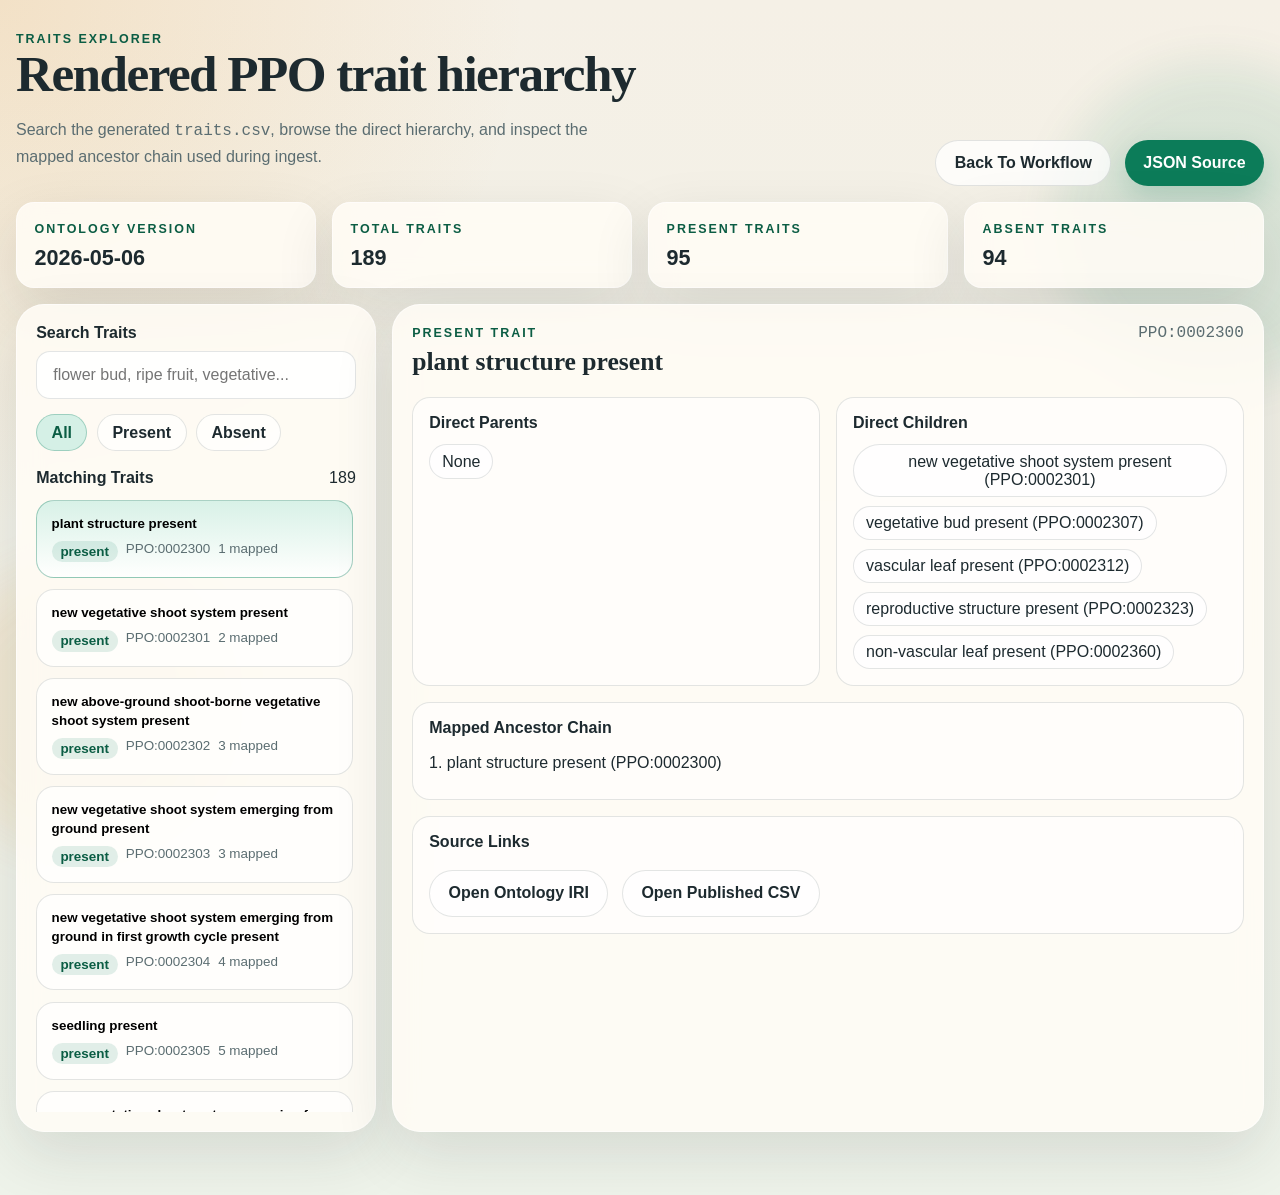
==== docs/traits.html @ c9a467f6 "Add reproducible trait reasoning workflow and docs viewer" ====
<!doctype html>
<html lang="en">
<head>
  <meta charset="utf-8">
  <meta name="viewport" content="width=device-width, initial-scale=1">
  <title>PhenoBase Traits Explorer</title>
  <link rel="stylesheet" href="styles.css">
</head>
<body class="traits-page">
  <div class="background-orb orb-a"></div>
  <div class="background-orb orb-b"></div>
  <main class="page-shell traits-shell">
    <header class="traits-header">
      <div>
        <p class="eyebrow">Traits Explorer</p>
        <h1>Rendered PPO trait hierarchy</h1>
        <p class="hero-copy">
          Search the generated <code>traits.csv</code>, browse the direct hierarchy, and inspect
          the mapped ancestor chain used during ingest.
        </p>
      </div>
      <div class="hero-actions">
        <a class="button button-secondary" href="index.html">Back To Workflow</a>
        <a class="button button-primary" href="traits-data.json">JSON Source</a>
      </div>
    </header>

    <section class="stats-strip" id="statsStrip">
      <div class="stat-card">
        <span class="stat-label">Ontology Version</span>
        <strong class="stat-value" id="versionValue">Loading...</strong>
      </div>
      <div class="stat-card">
        <span class="stat-label">Total Traits</span>
        <strong class="stat-value" id="rowCountValue">-</strong>
      </div>
      <div class="stat-card">
        <span class="stat-label">Present Traits</span>
        <strong class="stat-value" id="presentCountValue">-</strong>
      </div>
      <div class="stat-card">
        <span class="stat-label">Absent Traits</span>
        <strong class="stat-value" id="absentCountValue">-</strong>
      </div>
    </section>

    <section class="explorer-layout">
      <aside class="panel control-panel">
        <label class="control-label" for="searchInput">Search Traits</label>
        <input id="searchInput" class="search-input" type="search" placeholder="flower bud, ripe fruit, vegetative...">

        <div class="filter-row" role="group" aria-label="Trait type filter">
          <button class="filter-chip active" data-filter="all">All</button>
          <button class="filter-chip" data-filter="present">Present</button>
          <button class="filter-chip" data-filter="absent">Absent</button>
        </div>

        <div class="panel-section">
          <div class="section-header">
            <h2>Matching Traits</h2>
            <span id="matchCount">0</span>
          </div>
          <div id="traitList" class="trait-list"></div>
        </div>
      </aside>

      <section class="panel detail-panel">
        <div id="detailEmpty" class="empty-state">
          <h2>Select a trait</h2>
          <p>Choose a trait from the list to inspect its direct parents, children, and mapped chain.</p>
        </div>

        <div id="detailCard" class="detail-card hidden">
          <div class="detail-topline">
            <p id="detailType" class="detail-type"></p>
            <p id="detailId" class="detail-id"></p>
          </div>
          <h2 id="detailLabel"></h2>

          <div class="detail-grid">
            <section class="detail-section">
              <h3>Direct Parents</h3>
              <div id="detailParents" class="pill-list"></div>
            </section>
            <section class="detail-section">
              <h3>Direct Children</h3>
              <div id="detailChildren" class="pill-list"></div>
            </section>
            <section class="detail-section detail-section-wide">
              <h3>Mapped Ancestor Chain</h3>
              <ol id="detailMapped" class="mapped-chain"></ol>
            </section>
            <section class="detail-section detail-section-wide">
              <h3>Source Links</h3>
              <div class="source-links">
                <a id="detailIri" class="button button-secondary" href="#" target="_blank" rel="noreferrer">Open Ontology IRI</a>
                <a class="button button-secondary" href="traits.csv">Open Published CSV</a>
              </div>
            </section>
          </div>
        </div>
      </section>
    </section>
  </main>
  <script src="traits.js"></script>
</body>
</html>
---- docs/styles.css ----
:root {
  --bg: #f3efe4;
  --surface: rgba(255, 252, 245, 0.88);
  --surface-strong: #fffaf0;
  --ink: #1d2a2f;
  --muted: #5b6d71;
  --accent: #0c7c59;
  --accent-deep: #0b5d44;
  --accent-soft: #d5f0e6;
  --line: rgba(29, 42, 47, 0.12);
  --warm: #e89d39;
  --shadow: 0 22px 60px rgba(33, 40, 45, 0.12);
  --radius-lg: 28px;
  --radius-md: 18px;
  --radius-sm: 999px;
}

* {
  box-sizing: border-box;
}

html, body {
  margin: 0;
  min-height: 100%;
}

body {
  background:
    radial-gradient(circle at top left, rgba(232, 157, 57, 0.18), transparent 30%),
    linear-gradient(180deg, #f5f0e6 0%, #eef3ea 100%);
  color: var(--ink);
  font-family: "Avenir Next", "Segoe UI", "Helvetica Neue", sans-serif;
}

code, pre {
  font-family: "SFMono-Regular", "Menlo", "Consolas", monospace;
}

.background-orb {
  position: fixed;
  border-radius: 50%;
  filter: blur(24px);
  opacity: 0.65;
  pointer-events: none;
  z-index: 0;
}

.orb-a {
  top: 4rem;
  right: -6rem;
  width: 20rem;
  height: 20rem;
  background: rgba(12, 124, 89, 0.16);
}

.orb-b {
  bottom: 3rem;
  left: -4rem;
  width: 18rem;
  height: 18rem;
  background: rgba(232, 157, 57, 0.18);
}

.page-shell {
  position: relative;
  z-index: 1;
  width: min(1180px, calc(100% - 2rem));
  margin: 0 auto;
  padding: 2rem 0 4rem;
}

.hero-card,
.info-card,
.feature-card,
.panel,
.stat-card {
  background: var(--surface);
  backdrop-filter: blur(12px);
  border: 1px solid rgba(255, 255, 255, 0.55);
  box-shadow: var(--shadow);
}

.hero-card,
.feature-card {
  border-radius: var(--radius-lg);
  padding: 2rem;
}

.hero-card h1,
.traits-header h1 {
  margin: 0.15rem 0 0.75rem;
  font-family: "Iowan Old Style", "Palatino Linotype", "Book Antiqua", serif;
  font-size: clamp(2.2rem, 4vw, 4rem);
  line-height: 1.02;
  letter-spacing: -0.03em;
}

.eyebrow,
.card-kicker,
.detail-type,
.stat-label {
  margin: 0;
  color: var(--accent-deep);
  text-transform: uppercase;
  letter-spacing: 0.16em;
  font-size: 0.78rem;
  font-weight: 700;
}

.hero-copy,
.info-card p,
.feature-card p,
.empty-state p {
  color: var(--muted);
  line-height: 1.65;
  max-width: 65ch;
}

.hero-actions,
.feature-actions,
.source-links {
  display: flex;
  flex-wrap: wrap;
  gap: 0.85rem;
  margin-top: 1.2rem;
}

.button {
  display: inline-flex;
  align-items: center;
  justify-content: center;
  min-height: 2.9rem;
  padding: 0.75rem 1.15rem;
  border-radius: var(--radius-sm);
  text-decoration: none;
  font-weight: 700;
  transition: transform 140ms ease, box-shadow 140ms ease, background 140ms ease;
}

.button:hover {
  transform: translateY(-1px);
}

.button-primary {
  background: var(--accent);
  color: #fff;
  box-shadow: 0 12px 30px rgba(12, 124, 89, 0.22);
}

.button-secondary {
  background: rgba(255, 255, 255, 0.76);
  color: var(--ink);
  border: 1px solid var(--line);
}

.info-grid {
  display: grid;
  grid-template-columns: repeat(2, minmax(0, 1fr));
  gap: 1.25rem;
  margin: 1.25rem 0;
}

.info-card {
  border-radius: var(--radius-lg);
  padding: 1.5rem;
}

.info-card h2,
.feature-card h2,
.detail-card h2,
.empty-state h2 {
  margin: 0.35rem 0 0.8rem;
  font-family: "Iowan Old Style", "Palatino Linotype", "Book Antiqua", serif;
  font-size: 1.6rem;
}

.feature-card {
  display: flex;
  justify-content: space-between;
  gap: 1.5rem;
  align-items: center;
}

.flat-list {
  margin: 0.7rem 0 0;
  padding-left: 1.1rem;
}

.flat-list li {
  margin: 0.5rem 0;
  line-height: 1.55;
}

.ordered-list {
  padding-left: 1.2rem;
}

.traits-shell {
  width: min(1360px, calc(100% - 2rem));
}

.traits-header {
  display: flex;
  justify-content: space-between;
  gap: 2rem;
  align-items: end;
  margin-bottom: 1rem;
}

.stats-strip {
  display: grid;
  grid-template-columns: repeat(4, minmax(0, 1fr));
  gap: 1rem;
  margin-bottom: 1rem;
}

.stat-card {
  border-radius: var(--radius-md);
  padding: 1rem 1.1rem;
}

.stat-value {
  display: block;
  margin-top: 0.45rem;
  font-size: 1.35rem;
}

.explorer-layout {
  display: grid;
  grid-template-columns: 360px minmax(0, 1fr);
  gap: 1rem;
}

.panel {
  border-radius: var(--radius-lg);
  padding: 1.2rem;
}

.control-panel {
  position: sticky;
  top: 1rem;
  align-self: start;
}

.control-label {
  display: block;
  margin-bottom: 0.55rem;
  font-weight: 700;
}

.search-input {
  width: 100%;
  padding: 0.9rem 1rem;
  border-radius: 14px;
  border: 1px solid var(--line);
  background: rgba(255, 255, 255, 0.92);
  font: inherit;
}

.filter-row {
  display: flex;
  gap: 0.6rem;
  margin-top: 0.9rem;
}

.filter-chip {
  border: 1px solid var(--line);
  background: rgba(255, 255, 255, 0.7);
  color: var(--ink);
  border-radius: var(--radius-sm);
  padding: 0.55rem 0.9rem;
  font: inherit;
  font-weight: 700;
  cursor: pointer;
}

.filter-chip.active {
  background: var(--accent-soft);
  border-color: rgba(12, 124, 89, 0.28);
  color: var(--accent-deep);
}

.panel-section {
  margin-top: 1.1rem;
}

.section-header {
  display: flex;
  justify-content: space-between;
  align-items: baseline;
  gap: 1rem;
}

.section-header h2,
.detail-section h3 {
  margin: 0;
  font-size: 1rem;
}

.trait-list {
  display: grid;
  gap: 0.7rem;
  margin-top: 0.8rem;
  max-height: 68vh;
  overflow: auto;
  padding-right: 0.2rem;
}

.trait-item {
  width: 100%;
  text-align: left;
  border: 1px solid var(--line);
  border-radius: 18px;
  background: rgba(255, 255, 255, 0.72);
  padding: 0.9rem;
  cursor: pointer;
}

.trait-item.active {
  border-color: rgba(12, 124, 89, 0.35);
  background: linear-gradient(180deg, rgba(213, 240, 230, 0.92), rgba(255, 255, 255, 0.92));
}

.trait-item-title {
  display: block;
  font-weight: 700;
  line-height: 1.4;
}

.trait-item-meta {
  display: flex;
  gap: 0.5rem;
  flex-wrap: wrap;
  margin-top: 0.45rem;
  color: var(--muted);
  font-size: 0.84rem;
}

.tag {
  display: inline-flex;
  align-items: center;
  border-radius: var(--radius-sm);
  padding: 0.2rem 0.55rem;
  background: rgba(12, 124, 89, 0.12);
  color: var(--accent-deep);
  font-weight: 700;
}

.tag.absent {
  background: rgba(232, 157, 57, 0.2);
  color: #8a5308;
}

.detail-card,
.empty-state {
  min-height: 34rem;
}

.empty-state {
  display: grid;
  place-items: center;
  text-align: center;
}

.hidden {
  display: none;
}

.detail-topline {
  display: flex;
  justify-content: space-between;
  gap: 1rem;
  align-items: baseline;
}

.detail-id {
  margin: 0;
  color: var(--muted);
  font-family: "SFMono-Regular", "Menlo", "Consolas", monospace;
}

.detail-grid {
  display: grid;
  grid-template-columns: repeat(2, minmax(0, 1fr));
  gap: 1rem;
  margin-top: 1.2rem;
}

.detail-section {
  border: 1px solid var(--line);
  border-radius: 18px;
  background: rgba(255, 255, 255, 0.66);
  padding: 1rem;
}

.detail-section-wide {
  grid-column: 1 / -1;
}

.pill-list {
  display: flex;
  flex-wrap: wrap;
  gap: 0.55rem;
  margin-top: 0.8rem;
}

.pill,
.pill-button {
  display: inline-flex;
  align-items: center;
  border-radius: var(--radius-sm);
  padding: 0.45rem 0.75rem;
  background: rgba(255, 255, 255, 0.92);
  border: 1px solid var(--line);
  color: var(--ink);
  text-decoration: none;
  font: inherit;
}

.pill-button {
  cursor: pointer;
}

.mapped-chain {
  margin: 0.85rem 0 0;
  padding-left: 1.1rem;
}

.mapped-chain li {
  margin: 0.5rem 0;
  line-height: 1.5;
}

pre {
  overflow: auto;
  background: rgba(255, 255, 255, 0.8);
  border: 1px solid var(--line);
  border-radius: 16px;
  padding: 0.85rem 1rem;
}

@media (max-width: 980px) {
  .info-grid,
  .stats-strip,
  .explorer-layout,
  .detail-grid {
    grid-template-columns: 1fr;
  }

  .traits-header,
  .feature-card {
    flex-direction: column;
    align-items: start;
  }

  .control-panel {
    position: static;
  }
}
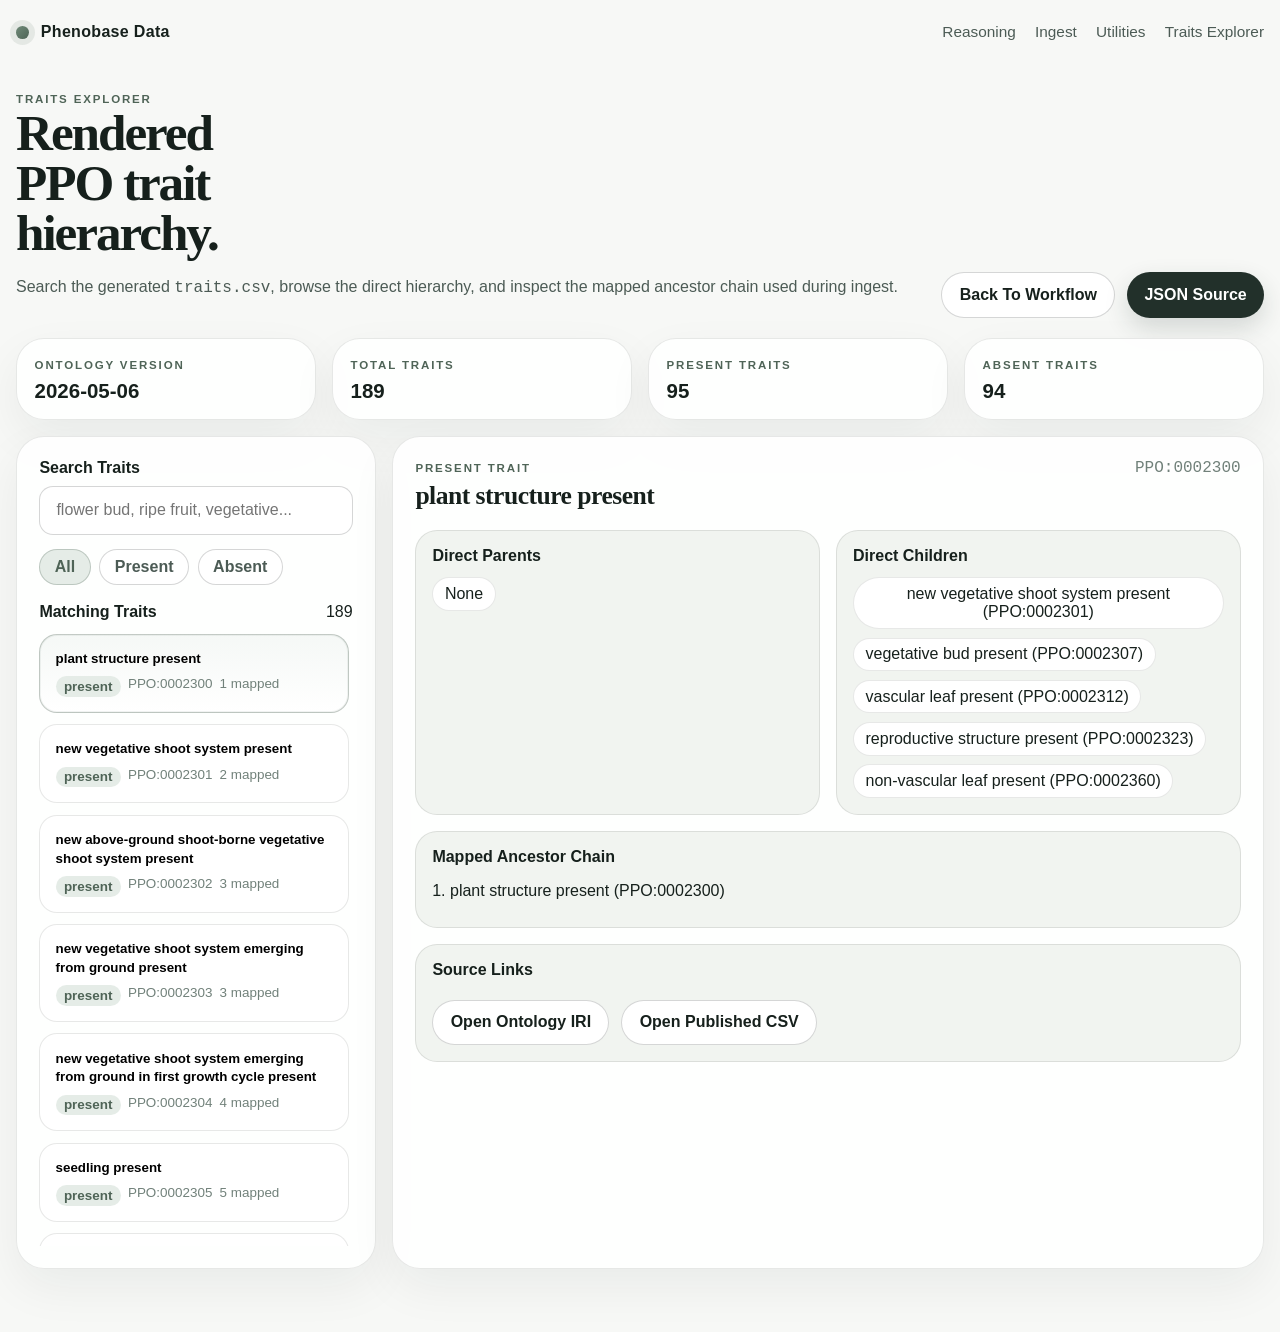
==== commit 9a6d3ece: "updating theme" ====
--- a/docs/traits.html
+++ b/docs/traits.html
@@ -7,13 +7,24 @@
   <link rel="stylesheet" href="styles.css">
 </head>
 <body class="traits-page">
-  <div class="background-orb orb-a"></div>
-  <div class="background-orb orb-b"></div>
   <main class="page-shell traits-shell">
+    <header class="site-bar">
+      <a class="site-mark" href="index.html">
+        <span class="site-mark-dot"></span>
+        <span>Phenobase Data</span>
+      </a>
+      <nav class="site-nav" aria-label="Primary">
+        <a href="index.html#reasoning">Reasoning</a>
+        <a href="index.html#ingest">Ingest</a>
+        <a href="index.html#utilities">Utilities</a>
+        <a href="traits.html">Traits Explorer</a>
+      </nav>
+    </header>
+
     <header class="traits-header">
       <div>
         <p class="eyebrow">Traits Explorer</p>
-        <h1>Rendered PPO trait hierarchy</h1>
+        <h1>Rendered PPO trait hierarchy.</h1>
         <p class="hero-copy">
           Search the generated <code>traits.csv</code>, browse the direct hierarchy, and inspect
           the mapped ancestor chain used during ingest.
@@ -102,6 +113,7 @@
       </section>
     </section>
   </main>
+  <script src="traits-data.js"></script>
   <script src="traits.js"></script>
 </body>
 </html>
--- a/docs/styles.css
+++ b/docs/styles.css
@@ -1,119 +1,182 @@
 :root {
-  --bg: #f3efe4;
-  --surface: rgba(255, 252, 245, 0.88);
-  --surface-strong: #fffaf0;
-  --ink: #1d2a2f;
-  --muted: #5b6d71;
-  --accent: #0c7c59;
-  --accent-deep: #0b5d44;
-  --accent-soft: #d5f0e6;
-  --line: rgba(29, 42, 47, 0.12);
-  --warm: #e89d39;
-  --shadow: 0 22px 60px rgba(33, 40, 45, 0.12);
-  --radius-lg: 28px;
-  --radius-md: 18px;
+  --bg: #f7f8f6;
+  --bg-strong: #ffffff;
+  --bg-soft: #f1f4f0;
+  --ink: #16201c;
+  --ink-soft: #4c5b55;
+  --ink-faint: #71817a;
+  --line: rgba(22, 32, 28, 0.10);
+  --line-strong: rgba(22, 32, 28, 0.18);
+  --accent: #6f8a78;
+  --accent-deep: #4f6457;
+  --accent-soft: #e5ece7;
+  --charcoal: #22302a;
+  --shadow: 0 18px 48px rgba(23, 31, 27, 0.06);
+  --radius-xl: 28px;
+  --radius-lg: 22px;
+  --radius-md: 16px;
   --radius-sm: 999px;
+  --max-width: 1240px;
 }
 
 * {
   box-sizing: border-box;
 }
 
-html, body {
+html,
+body {
   margin: 0;
   min-height: 100%;
 }
 
 body {
-  background:
-    radial-gradient(circle at top left, rgba(232, 157, 57, 0.18), transparent 30%),
-    linear-gradient(180deg, #f5f0e6 0%, #eef3ea 100%);
+  background: var(--bg);
   color: var(--ink);
-  font-family: "Avenir Next", "Segoe UI", "Helvetica Neue", sans-serif;
-}
-
-code, pre {
-  font-family: "SFMono-Regular", "Menlo", "Consolas", monospace;
-}
-
-.background-orb {
+  font-family: "IBM Plex Sans", "Avenir Next", "Segoe UI", sans-serif;
+  -webkit-font-smoothing: antialiased;
+  text-rendering: optimizeLegibility;
+}
+
+@keyframes rise-in {
+  from {
+    opacity: 0;
+    transform: translateY(12px);
+  }
+  to {
+    opacity: 1;
+    transform: translateY(0);
+  }
+}
+
+code,
+pre {
+  font-family: "IBM Plex Mono", "SFMono-Regular", "Menlo", monospace;
+}
+
+a {
+  color: inherit;
+}
+
+.grid-field {
   position: fixed;
-  border-radius: 50%;
-  filter: blur(24px);
-  opacity: 0.65;
+  inset: 0;
+  background-image:
+    linear-gradient(rgba(34, 48, 42, 0.022) 1px, transparent 1px),
+    linear-gradient(90deg, rgba(34, 48, 42, 0.022) 1px, transparent 1px);
+  background-size: 28px 28px;
+  mask-image: linear-gradient(180deg, rgba(0, 0, 0, 0.9), transparent 92%);
   pointer-events: none;
-  z-index: 0;
-}
-
-.orb-a {
-  top: 4rem;
-  right: -6rem;
-  width: 20rem;
-  height: 20rem;
-  background: rgba(12, 124, 89, 0.16);
-}
-
-.orb-b {
-  bottom: 3rem;
-  left: -4rem;
-  width: 18rem;
-  height: 18rem;
-  background: rgba(232, 157, 57, 0.18);
 }
 
 .page-shell {
   position: relative;
-  z-index: 1;
-  width: min(1180px, calc(100% - 2rem));
+  width: min(var(--max-width), calc(100% - 2rem));
   margin: 0 auto;
-  padding: 2rem 0 4rem;
-}
-
-.hero-card,
+  padding: 1.2rem 0 4rem;
+}
+
+.site-bar {
+  display: flex;
+  justify-content: space-between;
+  align-items: center;
+  gap: 1.2rem;
+  margin-bottom: 2rem;
+  padding: 0.25rem 0;
+}
+
+.site-mark {
+  display: inline-flex;
+  align-items: center;
+  gap: 0.75rem;
+  text-decoration: none;
+  font-weight: 700;
+  letter-spacing: 0.02em;
+}
+
+.site-mark-dot {
+  width: 0.8rem;
+  height: 0.8rem;
+  border-radius: 50%;
+  background: linear-gradient(135deg, var(--accent), var(--accent-deep));
+  box-shadow: 0 0 0 6px rgba(111, 138, 120, 0.14);
+}
+
+.site-nav {
+  display: flex;
+  flex-wrap: wrap;
+  gap: 1.2rem;
+}
+
+.site-nav a {
+  color: var(--ink-soft);
+  text-decoration: none;
+  font-size: 0.96rem;
+  transition: color 140ms ease;
+}
+
+.site-nav a:hover {
+  color: var(--ink);
+}
+
+.hero-layout {
+  display: grid;
+  grid-template-columns: minmax(0, 1.15fr) 360px;
+  gap: 1.25rem;
+  align-items: start;
+  margin-bottom: 1.5rem;
+}
+
+.hero-copy-block,
+.signal-card,
+.ontology-card,
+.summary-card,
 .info-card,
-.feature-card,
+.timeline-card,
+.utility-card,
 .panel,
 .stat-card {
-  background: var(--surface);
-  backdrop-filter: blur(12px);
-  border: 1px solid rgba(255, 255, 255, 0.55);
+  background: rgba(255, 255, 255, 0.88);
+  border: 1px solid var(--line);
+  border-radius: var(--radius-xl);
   box-shadow: var(--shadow);
 }
 
-.hero-card,
-.feature-card {
-  border-radius: var(--radius-lg);
-  padding: 2rem;
-}
-
-.hero-card h1,
+.hero-copy-block {
+  padding: 2.25rem 2.2rem 2rem;
+  animation: rise-in 380ms ease both;
+}
+
+.hero-copy-block h1,
 .traits-header h1 {
-  margin: 0.15rem 0 0.75rem;
+  margin: 0.15rem 0 0.8rem;
   font-family: "Iowan Old Style", "Palatino Linotype", "Book Antiqua", serif;
-  font-size: clamp(2.2rem, 4vw, 4rem);
-  line-height: 1.02;
-  letter-spacing: -0.03em;
+  font-size: clamp(2.5rem, 4vw, 4.4rem);
+  line-height: 0.98;
+  letter-spacing: -0.04em;
+  max-width: 10ch;
 }
 
 .eyebrow,
 .card-kicker,
 .detail-type,
-.stat-label {
+.stat-label,
+.signal-label {
   margin: 0;
   color: var(--accent-deep);
   text-transform: uppercase;
   letter-spacing: 0.16em;
-  font-size: 0.78rem;
+  font-size: 0.72rem;
   font-weight: 700;
 }
 
 .hero-copy,
 .info-card p,
-.feature-card p,
-.empty-state p {
-  color: var(--muted);
-  line-height: 1.65;
-  max-width: 65ch;
+.utility-card p,
+.summary-card p,
+.empty-state p,
+.timeline-list p {
+  color: var(--ink-soft);
+  line-height: 1.68;
 }
 
 .hero-actions,
@@ -121,64 +184,199 @@
 .source-links {
   display: flex;
   flex-wrap: wrap;
-  gap: 0.85rem;
-  margin-top: 1.2rem;
+  gap: 0.75rem;
+  margin-top: 1.3rem;
 }
 
 .button {
   display: inline-flex;
   align-items: center;
   justify-content: center;
-  min-height: 2.9rem;
-  padding: 0.75rem 1.15rem;
+  min-height: 2.85rem;
+  padding: 0.74rem 1.08rem;
   border-radius: var(--radius-sm);
   text-decoration: none;
   font-weight: 700;
-  transition: transform 140ms ease, box-shadow 140ms ease, background 140ms ease;
-}
-
-.button:hover {
+  transition: transform 150ms ease, box-shadow 150ms ease, border-color 150ms ease, background 150ms ease;
+}
+
+.button:hover,
+.pill-button:hover,
+.trait-item:hover {
   transform: translateY(-1px);
 }
 
 .button-primary {
-  background: var(--accent);
+  background: var(--charcoal);
   color: #fff;
-  box-shadow: 0 12px 30px rgba(12, 124, 89, 0.22);
+  box-shadow: 0 10px 24px rgba(34, 48, 42, 0.16);
 }
 
 .button-secondary {
-  background: rgba(255, 255, 255, 0.76);
+  background: var(--bg-strong);
   color: var(--ink);
-  border: 1px solid var(--line);
-}
-
-.info-grid {
+  border: 1px solid var(--line-strong);
+}
+
+.hero-aside {
+  display: grid;
+  gap: 1rem;
+}
+
+.signal-card,
+.ontology-card {
+  padding: 1.2rem;
+  animation: rise-in 420ms ease both;
+}
+
+.signal-grid {
   display: grid;
   grid-template-columns: repeat(2, minmax(0, 1fr));
-  gap: 1.25rem;
-  margin: 1.25rem 0;
-}
-
-.info-card {
-  border-radius: var(--radius-lg);
-  padding: 1.5rem;
-}
-
+  gap: 1rem;
+  margin-top: 1rem;
+}
+
+.signal-value {
+  display: block;
+  margin-top: 0.35rem;
+  font-size: 1.32rem;
+}
+
+.ontology-diagram {
+  width: 100%;
+  height: auto;
+  margin-top: 0.8rem;
+  color: rgba(79, 100, 87, 0.72);
+}
+
+.diagram-node-group rect {
+  fill: rgba(241, 244, 240, 0.96);
+  stroke: currentColor;
+  stroke-width: 1.2;
+}
+
+.diagram-node-group text {
+  font-family: "IBM Plex Sans", sans-serif;
+  font-size: 14px;
+  fill: #1c2823;
+}
+
+.diagram-line {
+  fill: none;
+  stroke: currentColor;
+  stroke-width: 1.35;
+  marker-end: url(#arrowhead);
+}
+
+.diagram-line-soft {
+  stroke-dasharray: 4 6;
+}
+
+.summary-strip {
+  display: grid;
+  grid-template-columns: repeat(3, minmax(0, 1fr));
+  gap: 1rem;
+  margin-bottom: 1.6rem;
+}
+
+.summary-card,
+.info-card,
+.timeline-card,
+.utility-card,
+.panel {
+  padding: 1.4rem;
+  animation: rise-in 440ms ease both;
+}
+
+.summary-card h2,
 .info-card h2,
-.feature-card h2,
+.timeline-card h3,
+.utility-card h3,
 .detail-card h2,
-.empty-state h2 {
-  margin: 0.35rem 0 0.8rem;
+.empty-state h2,
+.section-head h2 {
+  margin: 0.3rem 0 0.75rem;
   font-family: "Iowan Old Style", "Palatino Linotype", "Book Antiqua", serif;
   font-size: 1.6rem;
-}
-
-.feature-card {
-  display: flex;
-  justify-content: space-between;
-  gap: 1.5rem;
+  line-height: 1.12;
+  letter-spacing: -0.02em;
+}
+
+.summary-card h2 {
+  font-size: 1.32rem;
+}
+
+.section-block {
+  margin-bottom: 1.6rem;
+}
+
+.section-head {
+  display: flex;
+  flex-direction: column;
+  gap: 0.2rem;
+  margin-bottom: 0.95rem;
+}
+
+.section-grid {
+  display: grid;
+  grid-template-columns: repeat(2, minmax(0, 1fr));
+  gap: 1rem;
+}
+
+.section-grid-wide {
+  grid-template-columns: 1.15fr 0.85fr;
+}
+
+.timeline-card {
+  margin-top: 1rem;
+}
+
+.timeline-head {
+  margin-bottom: 1rem;
+}
+
+.timeline-list {
+  list-style: none;
+  display: grid;
+  gap: 1rem;
+  margin: 0;
+  padding: 0;
+}
+
+.timeline-list li {
+  display: grid;
+  grid-template-columns: 60px minmax(0, 1fr);
+  gap: 1rem;
+  align-items: start;
+  padding-top: 0.15rem;
+}
+
+.timeline-step {
+  display: inline-flex;
   align-items: center;
+  justify-content: center;
+  min-height: 2.4rem;
+  border-radius: 14px;
+  background: var(--accent-soft);
+  color: var(--accent-deep);
+  font-weight: 700;
+}
+
+.timeline-list strong {
+  display: block;
+  margin-bottom: 0.25rem;
+}
+
+.utility-grid {
+  display: grid;
+  grid-template-columns: repeat(3, minmax(0, 1fr));
+  gap: 1rem;
+}
+
+.text-link {
+  color: var(--accent-deep);
+  text-decoration: none;
+  font-weight: 700;
 }
 
 .flat-list {
@@ -187,42 +385,52 @@
 }
 
 .flat-list li {
-  margin: 0.5rem 0;
-  line-height: 1.55;
+  margin: 0.45rem 0;
+  line-height: 1.58;
 }
 
 .ordered-list {
   padding-left: 1.2rem;
 }
 
+pre {
+  overflow: auto;
+  margin: 0.9rem 0 0;
+  background: var(--bg-soft);
+  border: 1px solid rgba(22, 32, 28, 0.08);
+  border-radius: var(--radius-md);
+  padding: 0.9rem 1rem;
+  color: var(--charcoal);
+}
+
 .traits-shell {
-  width: min(1360px, calc(100% - 2rem));
+  width: min(1380px, calc(100% - 2rem));
 }
 
 .traits-header {
   display: flex;
   justify-content: space-between;
-  gap: 2rem;
   align-items: end;
+  gap: 1.5rem;
+  margin: 0 0 1rem;
+  padding: 1rem 0 0.25rem;
+}
+
+.stats-strip {
+  display: grid;
+  grid-template-columns: repeat(4, minmax(0, 1fr));
+  gap: 1rem;
   margin-bottom: 1rem;
 }
 
-.stats-strip {
-  display: grid;
-  grid-template-columns: repeat(4, minmax(0, 1fr));
-  gap: 1rem;
-  margin-bottom: 1rem;
-}
-
 .stat-card {
-  border-radius: var(--radius-md);
   padding: 1rem 1.1rem;
 }
 
 .stat-value {
   display: block;
-  margin-top: 0.45rem;
-  font-size: 1.35rem;
+  margin-top: 0.35rem;
+  font-size: 1.28rem;
 }
 
 .explorer-layout {
@@ -232,8 +440,7 @@
 }
 
 .panel {
-  border-radius: var(--radius-lg);
-  padding: 1.2rem;
+  border-radius: var(--radius-xl);
 }
 
 .control-panel {
@@ -250,25 +457,26 @@
 
 .search-input {
   width: 100%;
-  padding: 0.9rem 1rem;
+  padding: 0.92rem 1rem;
   border-radius: 14px;
-  border: 1px solid var(--line);
-  background: rgba(255, 255, 255, 0.92);
+  border: 1px solid var(--line-strong);
+  background: var(--bg-strong);
+  color: var(--ink);
   font: inherit;
 }
 
 .filter-row {
   display: flex;
-  gap: 0.6rem;
-  margin-top: 0.9rem;
+  gap: 0.55rem;
+  margin-top: 0.85rem;
 }
 
 .filter-chip {
-  border: 1px solid var(--line);
-  background: rgba(255, 255, 255, 0.7);
-  color: var(--ink);
+  border: 1px solid var(--line-strong);
+  background: var(--bg-strong);
+  color: var(--ink-soft);
   border-radius: var(--radius-sm);
-  padding: 0.55rem 0.9rem;
+  padding: 0.52rem 0.9rem;
   font: inherit;
   font-weight: 700;
   cursor: pointer;
@@ -276,7 +484,7 @@
 
 .filter-chip.active {
   background: var(--accent-soft);
-  border-color: rgba(12, 124, 89, 0.28);
+  border-color: rgba(79, 100, 87, 0.28);
   color: var(--accent-deep);
 }
 
@@ -311,28 +519,30 @@
   text-align: left;
   border: 1px solid var(--line);
   border-radius: 18px;
-  background: rgba(255, 255, 255, 0.72);
-  padding: 0.9rem;
+  background: rgba(255, 255, 255, 0.94);
+  padding: 0.95rem;
   cursor: pointer;
+  transition: transform 150ms ease, border-color 150ms ease, box-shadow 150ms ease;
 }
 
 .trait-item.active {
-  border-color: rgba(12, 124, 89, 0.35);
-  background: linear-gradient(180deg, rgba(213, 240, 230, 0.92), rgba(255, 255, 255, 0.92));
+  border-color: rgba(79, 100, 87, 0.34);
+  box-shadow: inset 0 0 0 1px rgba(79, 100, 87, 0.08);
+  background: linear-gradient(180deg, rgba(245, 248, 246, 0.98), rgba(255, 255, 255, 0.98));
 }
 
 .trait-item-title {
   display: block;
   font-weight: 700;
-  line-height: 1.4;
+  line-height: 1.42;
 }
 
 .trait-item-meta {
   display: flex;
-  gap: 0.5rem;
+  gap: 0.45rem;
   flex-wrap: wrap;
   margin-top: 0.45rem;
-  color: var(--muted);
+  color: var(--ink-faint);
   font-size: 0.84rem;
 }
 
@@ -340,15 +550,15 @@
   display: inline-flex;
   align-items: center;
   border-radius: var(--radius-sm);
-  padding: 0.2rem 0.55rem;
-  background: rgba(12, 124, 89, 0.12);
+  padding: 0.18rem 0.52rem;
+  background: var(--accent-soft);
   color: var(--accent-deep);
   font-weight: 700;
 }
 
 .tag.absent {
-  background: rgba(232, 157, 57, 0.2);
-  color: #8a5308;
+  background: rgba(123, 136, 130, 0.14);
+  color: var(--charcoal);
 }
 
 .detail-card,
@@ -369,14 +579,14 @@
 .detail-topline {
   display: flex;
   justify-content: space-between;
-  gap: 1rem;
   align-items: baseline;
+  gap: 1rem;
 }
 
 .detail-id {
   margin: 0;
-  color: var(--muted);
-  font-family: "SFMono-Regular", "Menlo", "Consolas", monospace;
+  color: var(--ink-faint);
+  font-family: "IBM Plex Mono", monospace;
 }
 
 .detail-grid {
@@ -388,8 +598,8 @@
 
 .detail-section {
   border: 1px solid var(--line);
-  border-radius: 18px;
-  background: rgba(255, 255, 255, 0.66);
+  border-radius: var(--radius-lg);
+  background: var(--bg-soft);
   padding: 1rem;
 }
 
@@ -409,8 +619,8 @@
   display: inline-flex;
   align-items: center;
   border-radius: var(--radius-sm);
-  padding: 0.45rem 0.75rem;
-  background: rgba(255, 255, 255, 0.92);
+  padding: 0.42rem 0.72rem;
+  background: var(--bg-strong);
   border: 1px solid var(--line);
   color: var(--ink);
   text-decoration: none;
@@ -427,20 +637,15 @@
 }
 
 .mapped-chain li {
-  margin: 0.5rem 0;
-  line-height: 1.5;
-}
-
-pre {
-  overflow: auto;
-  background: rgba(255, 255, 255, 0.8);
-  border: 1px solid var(--line);
-  border-radius: 16px;
-  padding: 0.85rem 1rem;
-}
-
-@media (max-width: 980px) {
-  .info-grid,
+  margin: 0.45rem 0;
+  line-height: 1.52;
+}
+
+@media (max-width: 1080px) {
+  .hero-layout,
+  .section-grid-wide,
+  .utility-grid,
+  .summary-strip,
   .stats-strip,
   .explorer-layout,
   .detail-grid {
@@ -448,10 +653,27 @@
   }
 
   .traits-header,
-  .feature-card {
+  .site-bar {
     flex-direction: column;
     align-items: start;
   }
+}
+
+@media (max-width: 760px) {
+  .hero-copy-block,
+  .signal-card,
+  .ontology-card,
+  .summary-card,
+  .info-card,
+  .timeline-card,
+  .utility-card,
+  .panel {
+    padding: 1.1rem;
+  }
+
+  .timeline-list li {
+    grid-template-columns: 1fr;
+  }
 
   .control-panel {
     position: static;
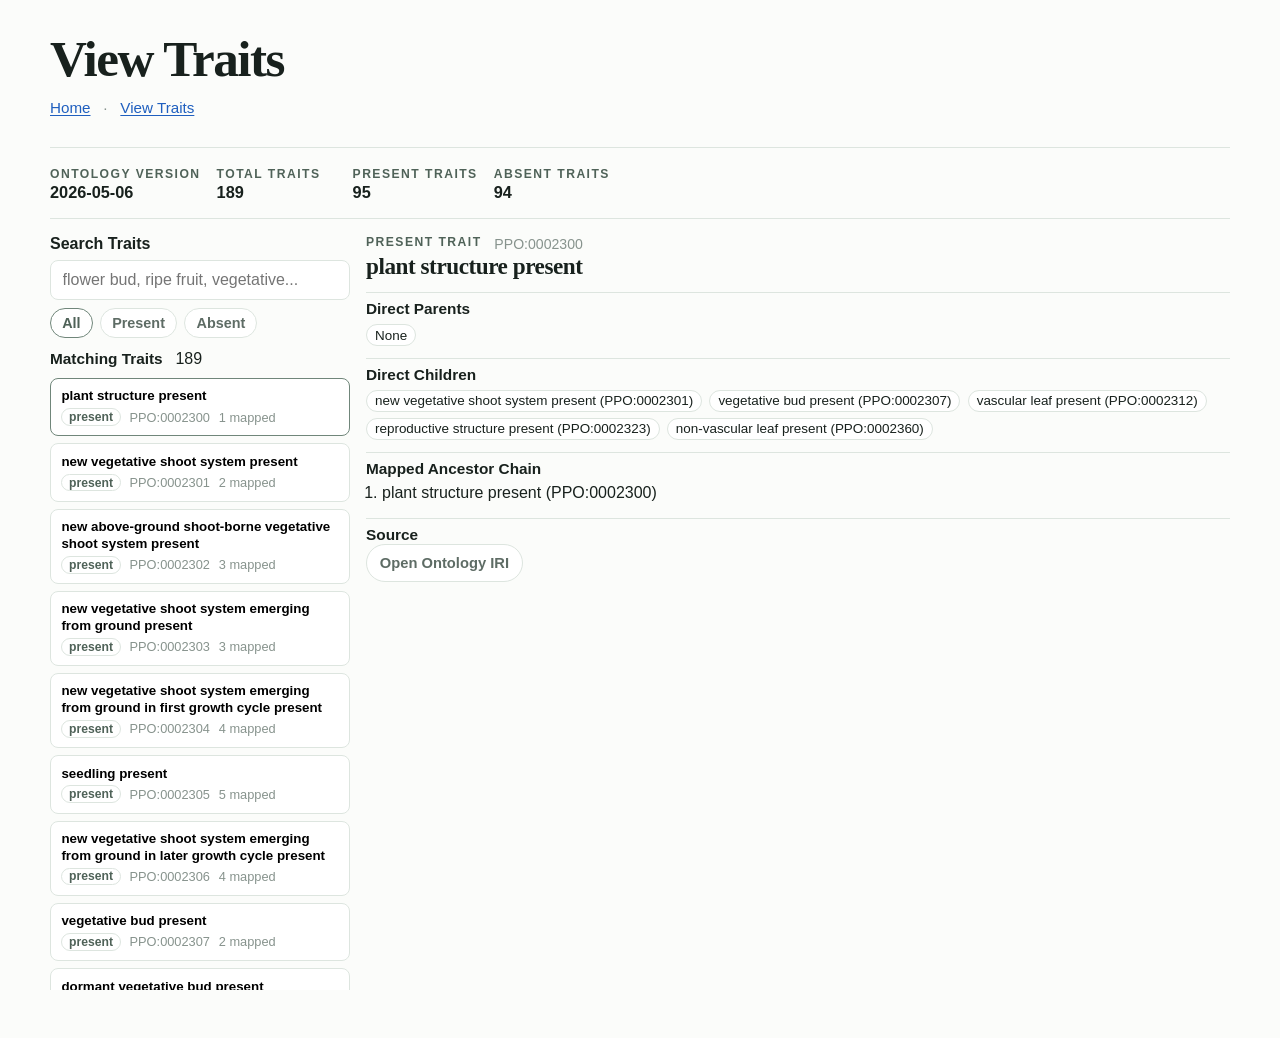
==== commit dce04448: "updating documents" ====
--- a/docs/traits.html
+++ b/docs/traits.html
@@ -8,31 +8,14 @@
 </head>
 <body class="traits-page">
   <main class="page-shell traits-shell">
-    <header class="site-bar">
-      <a class="site-mark" href="index.html">
-        <span class="site-mark-dot"></span>
-        <span>Phenobase Data</span>
-      </a>
-      <nav class="site-nav" aria-label="Primary">
-        <a href="index.html#reasoning">Reasoning</a>
-        <a href="index.html#ingest">Ingest</a>
-        <a href="index.html#utilities">Utilities</a>
-        <a href="traits.html">Traits Explorer</a>
-      </nav>
-    </header>
-
     <header class="traits-header">
       <div>
-        <p class="eyebrow">Traits Explorer</p>
-        <h1>Rendered PPO trait hierarchy.</h1>
-        <p class="hero-copy">
-          Search the generated <code>traits.csv</code>, browse the direct hierarchy, and inspect
-          the mapped ancestor chain used during ingest.
+        <h1>View Traits</h1>
+        <p class="inline-links">
+          <a href="index.html">Home</a>
+          <span>·</span>
+          <a href="traits.html">View Traits</a>
         </p>
-      </div>
-      <div class="hero-actions">
-        <a class="button button-secondary" href="index.html">Back To Workflow</a>
-        <a class="button button-primary" href="traits-data.json">JSON Source</a>
       </div>
     </header>
 
@@ -102,10 +85,9 @@
               <ol id="detailMapped" class="mapped-chain"></ol>
             </section>
             <section class="detail-section detail-section-wide">
-              <h3>Source Links</h3>
+              <h3>Source</h3>
               <div class="source-links">
                 <a id="detailIri" class="button button-secondary" href="#" target="_blank" rel="noreferrer">Open Ontology IRI</a>
-                <a class="button button-secondary" href="traits.csv">Open Published CSV</a>
               </div>
             </section>
           </div>
--- a/docs/styles.css
+++ b/docs/styles.css
@@ -1,22 +1,15 @@
 :root {
-  --bg: #f7f8f6;
-  --bg-strong: #ffffff;
-  --bg-soft: #f1f4f0;
-  --ink: #16201c;
-  --ink-soft: #4c5b55;
-  --ink-faint: #71817a;
-  --line: rgba(22, 32, 28, 0.10);
-  --line-strong: rgba(22, 32, 28, 0.18);
-  --accent: #6f8a78;
-  --accent-deep: #4f6457;
-  --accent-soft: #e5ece7;
-  --charcoal: #22302a;
-  --shadow: 0 18px 48px rgba(23, 31, 27, 0.06);
-  --radius-xl: 28px;
-  --radius-lg: 22px;
-  --radius-md: 16px;
-  --radius-sm: 999px;
-  --max-width: 1240px;
+  --bg: #fbfcfa;
+  --panel: #ffffff;
+  --text: #18211d;
+  --muted: #5e6c65;
+  --faint: #87938d;
+  --line: #dde5df;
+  --accent: #70867a;
+  --accent-strong: #4f6258;
+  --link: #1f5fbf;
+  --link-visited: #5f55b6;
+  --max-width: 980px;
 }
 
 * {
@@ -31,416 +24,244 @@
 
 body {
   background: var(--bg);
-  color: var(--ink);
-  font-family: "IBM Plex Sans", "Avenir Next", "Segoe UI", sans-serif;
+  color: var(--text);
+  font-family: "IBM Plex Sans", "Helvetica Neue", Arial, sans-serif;
   -webkit-font-smoothing: antialiased;
   text-rendering: optimizeLegibility;
 }
 
-@keyframes rise-in {
-  from {
-    opacity: 0;
-    transform: translateY(12px);
-  }
-  to {
-    opacity: 1;
-    transform: translateY(0);
-  }
-}
-
 code,
 pre {
-  font-family: "IBM Plex Mono", "SFMono-Regular", "Menlo", monospace;
+  font-family: "IBM Plex Mono", "SFMono-Regular", Menlo, monospace;
 }
 
 a {
-  color: inherit;
-}
-
-.grid-field {
-  position: fixed;
-  inset: 0;
-  background-image:
-    linear-gradient(rgba(34, 48, 42, 0.022) 1px, transparent 1px),
-    linear-gradient(90deg, rgba(34, 48, 42, 0.022) 1px, transparent 1px);
-  background-size: 28px 28px;
-  mask-image: linear-gradient(180deg, rgba(0, 0, 0, 0.9), transparent 92%);
-  pointer-events: none;
+  color: var(--link);
+  text-decoration: underline;
+  text-underline-offset: 0.12em;
+  text-decoration-thickness: 0.08em;
+}
+
+a:visited {
+  color: var(--link-visited);
 }
 
 .page-shell {
-  position: relative;
   width: min(var(--max-width), calc(100% - 2rem));
   margin: 0 auto;
-  padding: 1.2rem 0 4rem;
-}
-
-.site-bar {
-  display: flex;
-  justify-content: space-between;
-  align-items: center;
-  gap: 1.2rem;
-  margin-bottom: 2rem;
-  padding: 0.25rem 0;
-}
-
-.site-mark {
-  display: inline-flex;
-  align-items: center;
-  gap: 0.75rem;
-  text-decoration: none;
-  font-weight: 700;
-  letter-spacing: 0.02em;
-}
-
-.site-mark-dot {
-  width: 0.8rem;
-  height: 0.8rem;
-  border-radius: 50%;
-  background: linear-gradient(135deg, var(--accent), var(--accent-deep));
-  box-shadow: 0 0 0 6px rgba(111, 138, 120, 0.14);
-}
-
-.site-nav {
+  padding: 1.5rem 0 3rem;
+}
+
+.page-flow {
+  display: block;
+}
+
+.simple-header {
+  padding-bottom: 1.4rem;
+  border-bottom: 1px solid var(--line);
+}
+
+.simple-header-top,
+.inline-links,
+.inline-metadata,
+.site-bar,
+.hero-actions,
+.filter-row,
+.trait-item-meta,
+.section-header,
+.detail-topline,
+.source-links,
+.pill-list {
   display: flex;
   flex-wrap: wrap;
-  gap: 1.2rem;
-}
-
+  gap: 0.6rem 0.8rem;
+  align-items: center;
+}
+
+.simple-mark,
+.site-mark {
+  font-size: 0.86rem;
+  font-weight: 700;
+  letter-spacing: 0.08em;
+  text-transform: uppercase;
+  color: var(--accent-strong);
+}
+
+.simple-link,
+.text-link,
 .site-nav a {
-  color: var(--ink-soft);
-  text-decoration: none;
-  font-size: 0.96rem;
-  transition: color 140ms ease;
-}
-
-.site-nav a:hover {
-  color: var(--ink);
-}
-
-.hero-layout {
-  display: grid;
-  grid-template-columns: minmax(0, 1.15fr) 360px;
-  gap: 1.25rem;
-  align-items: start;
-  margin-bottom: 1.5rem;
-}
-
-.hero-copy-block,
-.signal-card,
-.ontology-card,
-.summary-card,
-.info-card,
-.timeline-card,
-.utility-card,
-.panel,
-.stat-card {
-  background: rgba(255, 255, 255, 0.88);
-  border: 1px solid var(--line);
-  border-radius: var(--radius-xl);
-  box-shadow: var(--shadow);
-}
-
-.hero-copy-block {
-  padding: 2.25rem 2.2rem 2rem;
-  animation: rise-in 380ms ease both;
-}
-
-.hero-copy-block h1,
+  color: var(--link);
+  text-decoration: underline;
+}
+
+.simple-header h1,
 .traits-header h1 {
-  margin: 0.15rem 0 0.8rem;
-  font-family: "Iowan Old Style", "Palatino Linotype", "Book Antiqua", serif;
-  font-size: clamp(2.5rem, 4vw, 4.4rem);
-  line-height: 0.98;
-  letter-spacing: -0.04em;
-  max-width: 10ch;
-}
-
+  margin: 0.55rem 0 0.55rem;
+  font-family: "Iowan Old Style", "Palatino Linotype", serif;
+  font-size: clamp(2.1rem, 4vw, 3.3rem);
+  line-height: 1.02;
+  letter-spacing: -0.03em;
+}
+
+.lede,
+.hero-copy,
+.flow-section p,
+.empty-state p {
+  color: var(--muted);
+  line-height: 1.5;
+  margin: 0.45rem 0;
+}
+
+.inline-links,
+.inline-metadata {
+  margin-top: 0.85rem;
+  color: var(--faint);
+  font-size: 0.95rem;
+}
+
+.inline-metadata strong {
+  color: var(--text);
+  font-weight: 600;
+}
+
+.flow-section {
+  padding: 1.3rem 0;
+  border-bottom: 1px solid var(--line);
+}
+
+.section-label,
 .eyebrow,
 .card-kicker,
 .detail-type,
-.stat-label,
-.signal-label {
-  margin: 0;
-  color: var(--accent-deep);
+.stat-label {
+  margin: 0 0 0.25rem;
+  font-size: 0.76rem;
+  font-weight: 700;
+  letter-spacing: 0.12em;
   text-transform: uppercase;
-  letter-spacing: 0.16em;
-  font-size: 0.72rem;
-  font-weight: 700;
-}
-
-.hero-copy,
-.info-card p,
-.utility-card p,
-.summary-card p,
-.empty-state p,
-.timeline-list p {
-  color: var(--ink-soft);
-  line-height: 1.68;
-}
-
-.hero-actions,
-.feature-actions,
-.source-links {
-  display: flex;
-  flex-wrap: wrap;
-  gap: 0.75rem;
-  margin-top: 1.3rem;
+  color: var(--accent-strong);
+}
+
+.flow-section h2,
+.info-card h3,
+.utility-card h3,
+.detail-card h2,
+.empty-state h2 {
+  margin: 0 0 0.45rem;
+  font-family: "Iowan Old Style", "Palatino Linotype", serif;
+  font-size: 1.45rem;
+  line-height: 1.12;
+  letter-spacing: -0.02em;
+}
+
+.dense-list {
+  margin: 0.55rem 0 0;
+  padding-left: 1.1rem;
+}
+
+.dense-list li {
+  margin: 0.22rem 0;
+  line-height: 1.35;
+}
+
+.ordered {
+  padding-left: 1.2rem;
+}
+
+pre {
+  margin: 0.7rem 0 0;
+  padding: 0.75rem 0.9rem;
+  background: var(--panel);
+  border: 1px solid var(--line);
+  border-radius: 8px;
+  overflow: auto;
+  line-height: 1.35;
 }
 
 .button {
   display: inline-flex;
   align-items: center;
   justify-content: center;
-  min-height: 2.85rem;
-  padding: 0.74rem 1.08rem;
-  border-radius: var(--radius-sm);
+  min-height: 2.35rem;
+  padding: 0.55rem 0.8rem;
+  border-radius: 999px;
+  border: 1px solid var(--line);
   text-decoration: none;
-  font-weight: 700;
-  transition: transform 150ms ease, box-shadow 150ms ease, border-color 150ms ease, background 150ms ease;
-}
-
-.button:hover,
-.pill-button:hover,
-.trait-item:hover {
-  transform: translateY(-1px);
+  font-size: 0.92rem;
+  font-weight: 600;
+  background: var(--panel);
+  color: var(--text);
 }
 
 .button-primary {
-  background: var(--charcoal);
-  color: #fff;
-  box-shadow: 0 10px 24px rgba(34, 48, 42, 0.16);
+  border-color: var(--accent);
+  color: var(--accent-strong);
 }
 
 .button-secondary {
-  background: var(--bg-strong);
-  color: var(--ink);
-  border: 1px solid var(--line-strong);
-}
-
-.hero-aside {
-  display: grid;
-  gap: 1rem;
-}
-
-.signal-card,
-.ontology-card {
-  padding: 1.2rem;
-  animation: rise-in 420ms ease both;
-}
-
-.signal-grid {
-  display: grid;
-  grid-template-columns: repeat(2, minmax(0, 1fr));
-  gap: 1rem;
-  margin-top: 1rem;
-}
-
-.signal-value {
-  display: block;
-  margin-top: 0.35rem;
-  font-size: 1.32rem;
-}
-
-.ontology-diagram {
-  width: 100%;
-  height: auto;
-  margin-top: 0.8rem;
-  color: rgba(79, 100, 87, 0.72);
-}
-
-.diagram-node-group rect {
-  fill: rgba(241, 244, 240, 0.96);
-  stroke: currentColor;
-  stroke-width: 1.2;
-}
-
-.diagram-node-group text {
-  font-family: "IBM Plex Sans", sans-serif;
-  font-size: 14px;
-  fill: #1c2823;
-}
-
-.diagram-line {
-  fill: none;
-  stroke: currentColor;
-  stroke-width: 1.35;
-  marker-end: url(#arrowhead);
-}
-
-.diagram-line-soft {
-  stroke-dasharray: 4 6;
-}
-
-.summary-strip {
-  display: grid;
-  grid-template-columns: repeat(3, minmax(0, 1fr));
-  gap: 1rem;
-  margin-bottom: 1.6rem;
-}
-
-.summary-card,
-.info-card,
-.timeline-card,
-.utility-card,
-.panel {
-  padding: 1.4rem;
-  animation: rise-in 440ms ease both;
-}
-
-.summary-card h2,
-.info-card h2,
-.timeline-card h3,
-.utility-card h3,
-.detail-card h2,
-.empty-state h2,
-.section-head h2 {
-  margin: 0.3rem 0 0.75rem;
-  font-family: "Iowan Old Style", "Palatino Linotype", "Book Antiqua", serif;
-  font-size: 1.6rem;
-  line-height: 1.12;
-  letter-spacing: -0.02em;
-}
-
-.summary-card h2 {
-  font-size: 1.32rem;
-}
-
-.section-block {
-  margin-bottom: 1.6rem;
-}
-
-.section-head {
+  color: var(--muted);
+}
+
+.site-bar {
+  justify-content: space-between;
+  padding-bottom: 1rem;
+  margin-bottom: 1rem;
+  border-bottom: 1px solid var(--line);
+}
+
+.site-mark {
+  text-decoration: none;
+}
+
+.site-nav {
   display: flex;
-  flex-direction: column;
-  gap: 0.2rem;
-  margin-bottom: 0.95rem;
-}
-
-.section-grid {
-  display: grid;
-  grid-template-columns: repeat(2, minmax(0, 1fr));
-  gap: 1rem;
-}
-
-.section-grid-wide {
-  grid-template-columns: 1.15fr 0.85fr;
-}
-
-.timeline-card {
-  margin-top: 1rem;
-}
-
-.timeline-head {
-  margin-bottom: 1rem;
-}
-
-.timeline-list {
-  list-style: none;
-  display: grid;
-  gap: 1rem;
-  margin: 0;
-  padding: 0;
-}
-
-.timeline-list li {
-  display: grid;
-  grid-template-columns: 60px minmax(0, 1fr);
-  gap: 1rem;
-  align-items: start;
-  padding-top: 0.15rem;
-}
-
-.timeline-step {
-  display: inline-flex;
-  align-items: center;
-  justify-content: center;
-  min-height: 2.4rem;
-  border-radius: 14px;
-  background: var(--accent-soft);
-  color: var(--accent-deep);
-  font-weight: 700;
-}
-
-.timeline-list strong {
-  display: block;
-  margin-bottom: 0.25rem;
-}
-
-.utility-grid {
-  display: grid;
-  grid-template-columns: repeat(3, minmax(0, 1fr));
-  gap: 1rem;
-}
-
-.text-link {
-  color: var(--accent-deep);
-  text-decoration: none;
-  font-weight: 700;
-}
-
-.flat-list {
-  margin: 0.7rem 0 0;
-  padding-left: 1.1rem;
-}
-
-.flat-list li {
-  margin: 0.45rem 0;
-  line-height: 1.58;
-}
-
-.ordered-list {
-  padding-left: 1.2rem;
-}
-
-pre {
-  overflow: auto;
-  margin: 0.9rem 0 0;
-  background: var(--bg-soft);
-  border: 1px solid rgba(22, 32, 28, 0.08);
-  border-radius: var(--radius-md);
-  padding: 0.9rem 1rem;
-  color: var(--charcoal);
+  flex-wrap: wrap;
+  gap: 0.75rem 1rem;
 }
 
 .traits-shell {
-  width: min(1380px, calc(100% - 2rem));
+  width: min(1180px, calc(100% - 2rem));
 }
 
 .traits-header {
-  display: flex;
   justify-content: space-between;
   align-items: end;
-  gap: 1.5rem;
-  margin: 0 0 1rem;
-  padding: 1rem 0 0.25rem;
+  gap: 1rem;
+  padding-bottom: 1rem;
+  border-bottom: 1px solid var(--line);
+  margin-bottom: 1rem;
 }
 
 .stats-strip {
-  display: grid;
-  grid-template-columns: repeat(4, minmax(0, 1fr));
-  gap: 1rem;
+  display: flex;
+  flex-wrap: wrap;
+  gap: 0.6rem 1rem;
+  padding-bottom: 1rem;
   margin-bottom: 1rem;
+  border-bottom: 1px solid var(--line);
 }
 
 .stat-card {
-  padding: 1rem 1.1rem;
+  min-width: 120px;
 }
 
 .stat-value {
   display: block;
-  margin-top: 0.35rem;
-  font-size: 1.28rem;
+  margin-top: 0.1rem;
+  font-size: 1.02rem;
+  font-weight: 600;
 }
 
 .explorer-layout {
   display: grid;
-  grid-template-columns: 360px minmax(0, 1fr);
+  grid-template-columns: 300px minmax(0, 1fr);
   gap: 1rem;
 }
 
 .panel {
-  border-radius: var(--radius-xl);
+  background: transparent;
+  border: none;
+  padding: 0;
 }
 
 .control-panel {
@@ -451,180 +272,150 @@
 
 .control-label {
   display: block;
-  margin-bottom: 0.55rem;
-  font-weight: 700;
+  margin-bottom: 0.4rem;
+  font-weight: 600;
 }
 
 .search-input {
   width: 100%;
-  padding: 0.92rem 1rem;
-  border-radius: 14px;
-  border: 1px solid var(--line-strong);
-  background: var(--bg-strong);
-  color: var(--ink);
+  padding: 0.62rem 0.72rem;
+  border: 1px solid var(--line);
+  border-radius: 8px;
+  background: var(--panel);
   font: inherit;
 }
 
 .filter-row {
-  display: flex;
-  gap: 0.55rem;
-  margin-top: 0.85rem;
+  gap: 0.45rem;
+  margin-top: 0.55rem;
 }
 
 .filter-chip {
-  border: 1px solid var(--line-strong);
-  background: var(--bg-strong);
-  color: var(--ink-soft);
-  border-radius: var(--radius-sm);
-  padding: 0.52rem 0.9rem;
+  border: 1px solid var(--line);
+  background: var(--panel);
+  color: var(--muted);
+  border-radius: 999px;
+  padding: 0.35rem 0.7rem;
   font: inherit;
-  font-weight: 700;
+  font-size: 0.9rem;
+  font-weight: 600;
   cursor: pointer;
 }
 
 .filter-chip.active {
-  background: var(--accent-soft);
-  border-color: rgba(79, 100, 87, 0.28);
-  color: var(--accent-deep);
+  border-color: var(--accent);
+  color: var(--accent-strong);
 }
 
 .panel-section {
-  margin-top: 1.1rem;
-}
-
-.section-header {
-  display: flex;
-  justify-content: space-between;
-  align-items: baseline;
-  gap: 1rem;
+  margin-top: 0.8rem;
 }
 
 .section-header h2,
 .detail-section h3 {
   margin: 0;
-  font-size: 1rem;
+  font-size: 0.96rem;
 }
 
 .trait-list {
   display: grid;
-  gap: 0.7rem;
-  margin-top: 0.8rem;
+  gap: 0.45rem;
+  margin-top: 0.6rem;
   max-height: 68vh;
   overflow: auto;
-  padding-right: 0.2rem;
 }
 
 .trait-item {
   width: 100%;
   text-align: left;
   border: 1px solid var(--line);
-  border-radius: 18px;
-  background: rgba(255, 255, 255, 0.94);
-  padding: 0.95rem;
+  border-radius: 8px;
+  background: var(--panel);
+  padding: 0.58rem 0.65rem;
   cursor: pointer;
-  transition: transform 150ms ease, border-color 150ms ease, box-shadow 150ms ease;
 }
 
 .trait-item.active {
-  border-color: rgba(79, 100, 87, 0.34);
-  box-shadow: inset 0 0 0 1px rgba(79, 100, 87, 0.08);
-  background: linear-gradient(180deg, rgba(245, 248, 246, 0.98), rgba(255, 255, 255, 0.98));
+  border-color: var(--accent);
 }
 
 .trait-item-title {
   display: block;
-  font-weight: 700;
-  line-height: 1.42;
+  font-weight: 600;
+  line-height: 1.25;
 }
 
 .trait-item-meta {
-  display: flex;
-  gap: 0.45rem;
-  flex-wrap: wrap;
-  margin-top: 0.45rem;
-  color: var(--ink-faint);
-  font-size: 0.84rem;
+  margin-top: 0.2rem;
+  color: var(--faint);
+  font-size: 0.8rem;
+  gap: 0.35rem 0.55rem;
 }
 
 .tag {
   display: inline-flex;
   align-items: center;
-  border-radius: var(--radius-sm);
-  padding: 0.18rem 0.52rem;
-  background: var(--accent-soft);
-  color: var(--accent-deep);
-  font-weight: 700;
+  padding: 0.06rem 0.42rem;
+  border-radius: 999px;
+  border: 1px solid var(--line);
+  color: var(--accent-strong);
+  font-size: 0.76rem;
+  font-weight: 600;
 }
 
 .tag.absent {
-  background: rgba(123, 136, 130, 0.14);
-  color: var(--charcoal);
+  color: var(--muted);
 }
 
 .detail-card,
 .empty-state {
-  min-height: 34rem;
+  min-height: 30rem;
 }
 
 .empty-state {
   display: grid;
-  place-items: center;
-  text-align: center;
+  place-items: start;
+  padding-top: 0.2rem;
 }
 
 .hidden {
   display: none;
 }
 
-.detail-topline {
-  display: flex;
-  justify-content: space-between;
-  align-items: baseline;
-  gap: 1rem;
-}
-
 .detail-id {
   margin: 0;
-  color: var(--ink-faint);
-  font-family: "IBM Plex Mono", monospace;
+  color: var(--faint);
+  font-size: 0.88rem;
 }
 
 .detail-grid {
   display: grid;
-  grid-template-columns: repeat(2, minmax(0, 1fr));
-  gap: 1rem;
-  margin-top: 1.2rem;
+  gap: 0.75rem;
+  margin-top: 0.8rem;
 }
 
 .detail-section {
-  border: 1px solid var(--line);
-  border-radius: var(--radius-lg);
-  background: var(--bg-soft);
-  padding: 1rem;
-}
-
-.detail-section-wide {
-  grid-column: 1 / -1;
+  padding-top: 0.45rem;
+  border-top: 1px solid var(--line);
 }
 
 .pill-list {
-  display: flex;
-  flex-wrap: wrap;
-  gap: 0.55rem;
-  margin-top: 0.8rem;
+  margin-top: 0.35rem;
+  gap: 0.35rem 0.45rem;
 }
 
 .pill,
 .pill-button {
   display: inline-flex;
   align-items: center;
-  border-radius: var(--radius-sm);
-  padding: 0.42rem 0.72rem;
-  background: var(--bg-strong);
-  border: 1px solid var(--line);
-  color: var(--ink);
+  padding: 0.16rem 0.5rem;
+  border-radius: 999px;
+  border: 1px solid var(--line);
+  background: var(--panel);
+  color: var(--text);
   text-decoration: none;
   font: inherit;
+  font-size: 0.84rem;
 }
 
 .pill-button {
@@ -632,46 +423,17 @@
 }
 
 .mapped-chain {
-  margin: 0.85rem 0 0;
-  padding-left: 1.1rem;
+  margin: 0.35rem 0 0;
+  padding-left: 1rem;
 }
 
 .mapped-chain li {
-  margin: 0.45rem 0;
-  line-height: 1.52;
-}
-
-@media (max-width: 1080px) {
-  .hero-layout,
-  .section-grid-wide,
-  .utility-grid,
-  .summary-strip,
-  .stats-strip,
-  .explorer-layout,
-  .detail-grid {
-    grid-template-columns: 1fr;
-  }
-
-  .traits-header,
-  .site-bar {
-    flex-direction: column;
-    align-items: start;
-  }
-}
-
-@media (max-width: 760px) {
-  .hero-copy-block,
-  .signal-card,
-  .ontology-card,
-  .summary-card,
-  .info-card,
-  .timeline-card,
-  .utility-card,
-  .panel {
-    padding: 1.1rem;
-  }
-
-  .timeline-list li {
+  margin: 0.15rem 0;
+  line-height: 1.28;
+}
+
+@media (max-width: 900px) {
+  .explorer-layout {
     grid-template-columns: 1fr;
   }
 
@@ -679,3 +441,19 @@
     position: static;
   }
 }
+
+@media (max-width: 720px) {
+  .page-shell {
+    width: calc(100% - 1rem);
+  }
+
+  .simple-header h1,
+  .traits-header h1 {
+    font-size: 2rem;
+  }
+
+  .site-bar,
+  .traits-header {
+    align-items: start;
+  }
+}
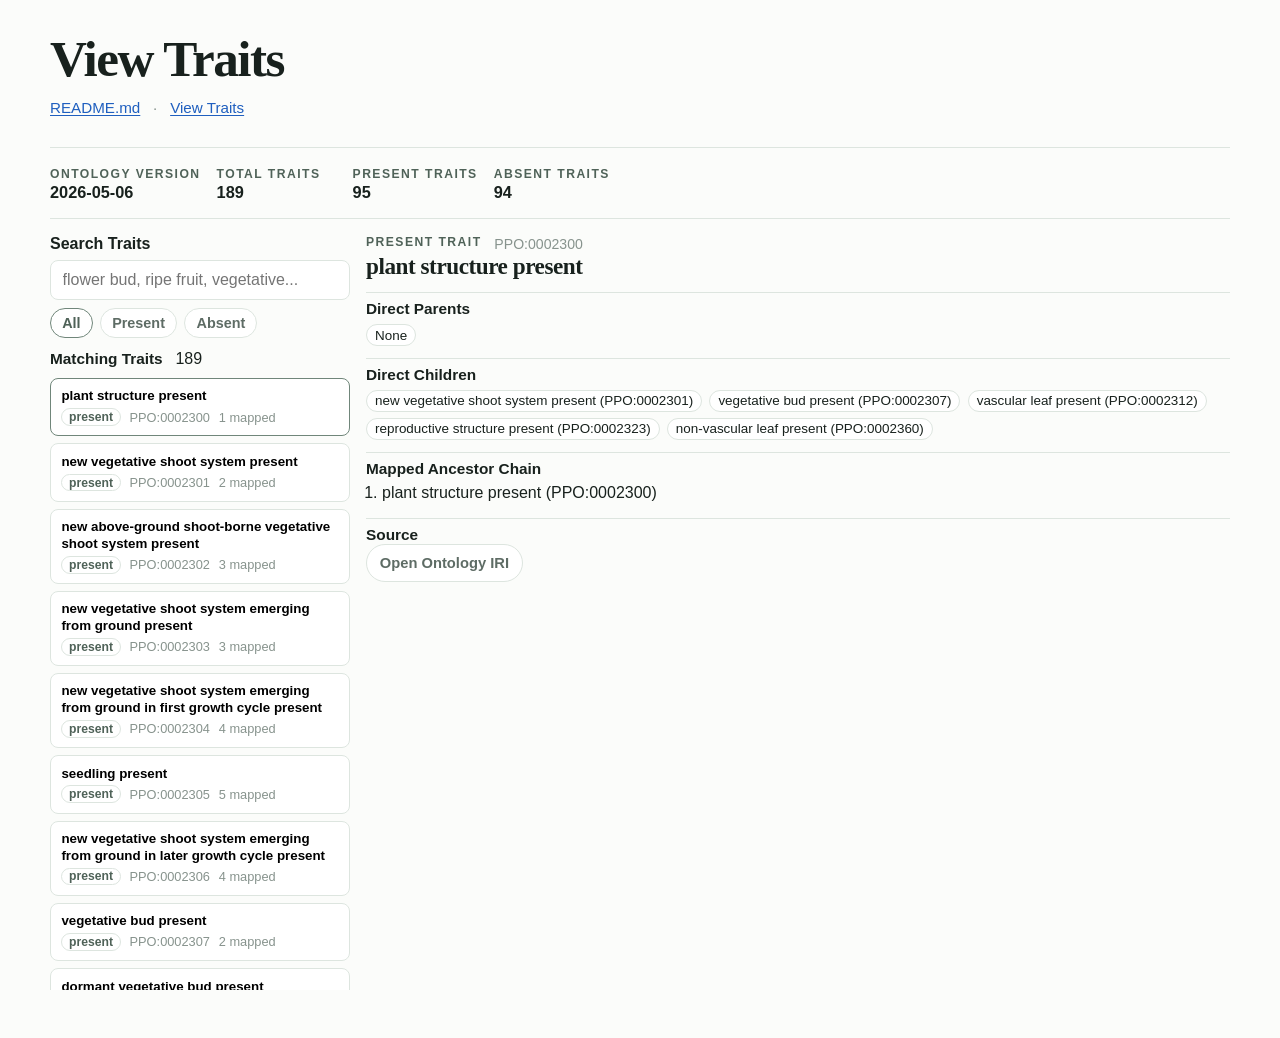
==== commit f3bf83d2: "Point traits page home link to README" ====
--- a/docs/traits.html
+++ b/docs/traits.html
@@ -12,7 +12,7 @@
       <div>
         <h1>View Traits</h1>
         <p class="inline-links">
-          <a href="index.html">Home</a>
+          <a href="https://github.com/Phenobase/phenobase_data/blob/main/README.md">README.md</a>
           <span>·</span>
           <a href="traits.html">View Traits</a>
         </p>
